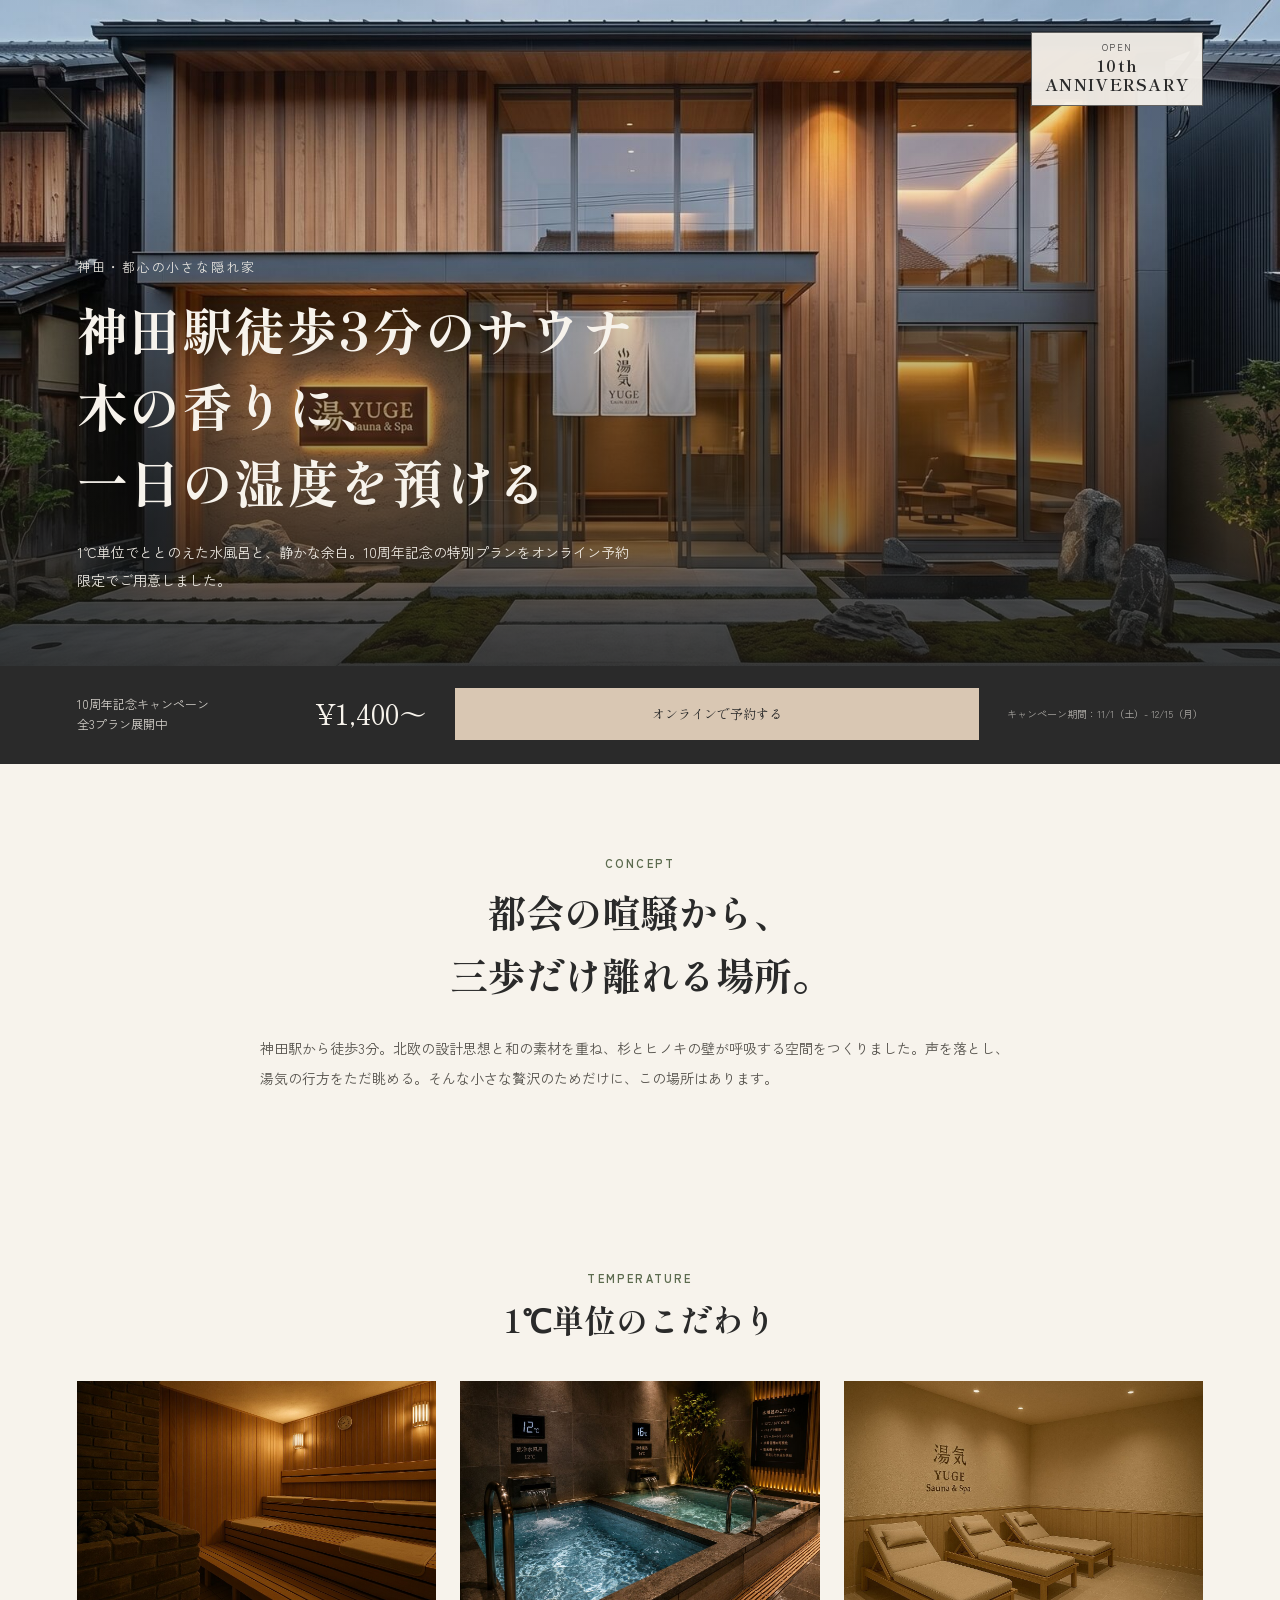
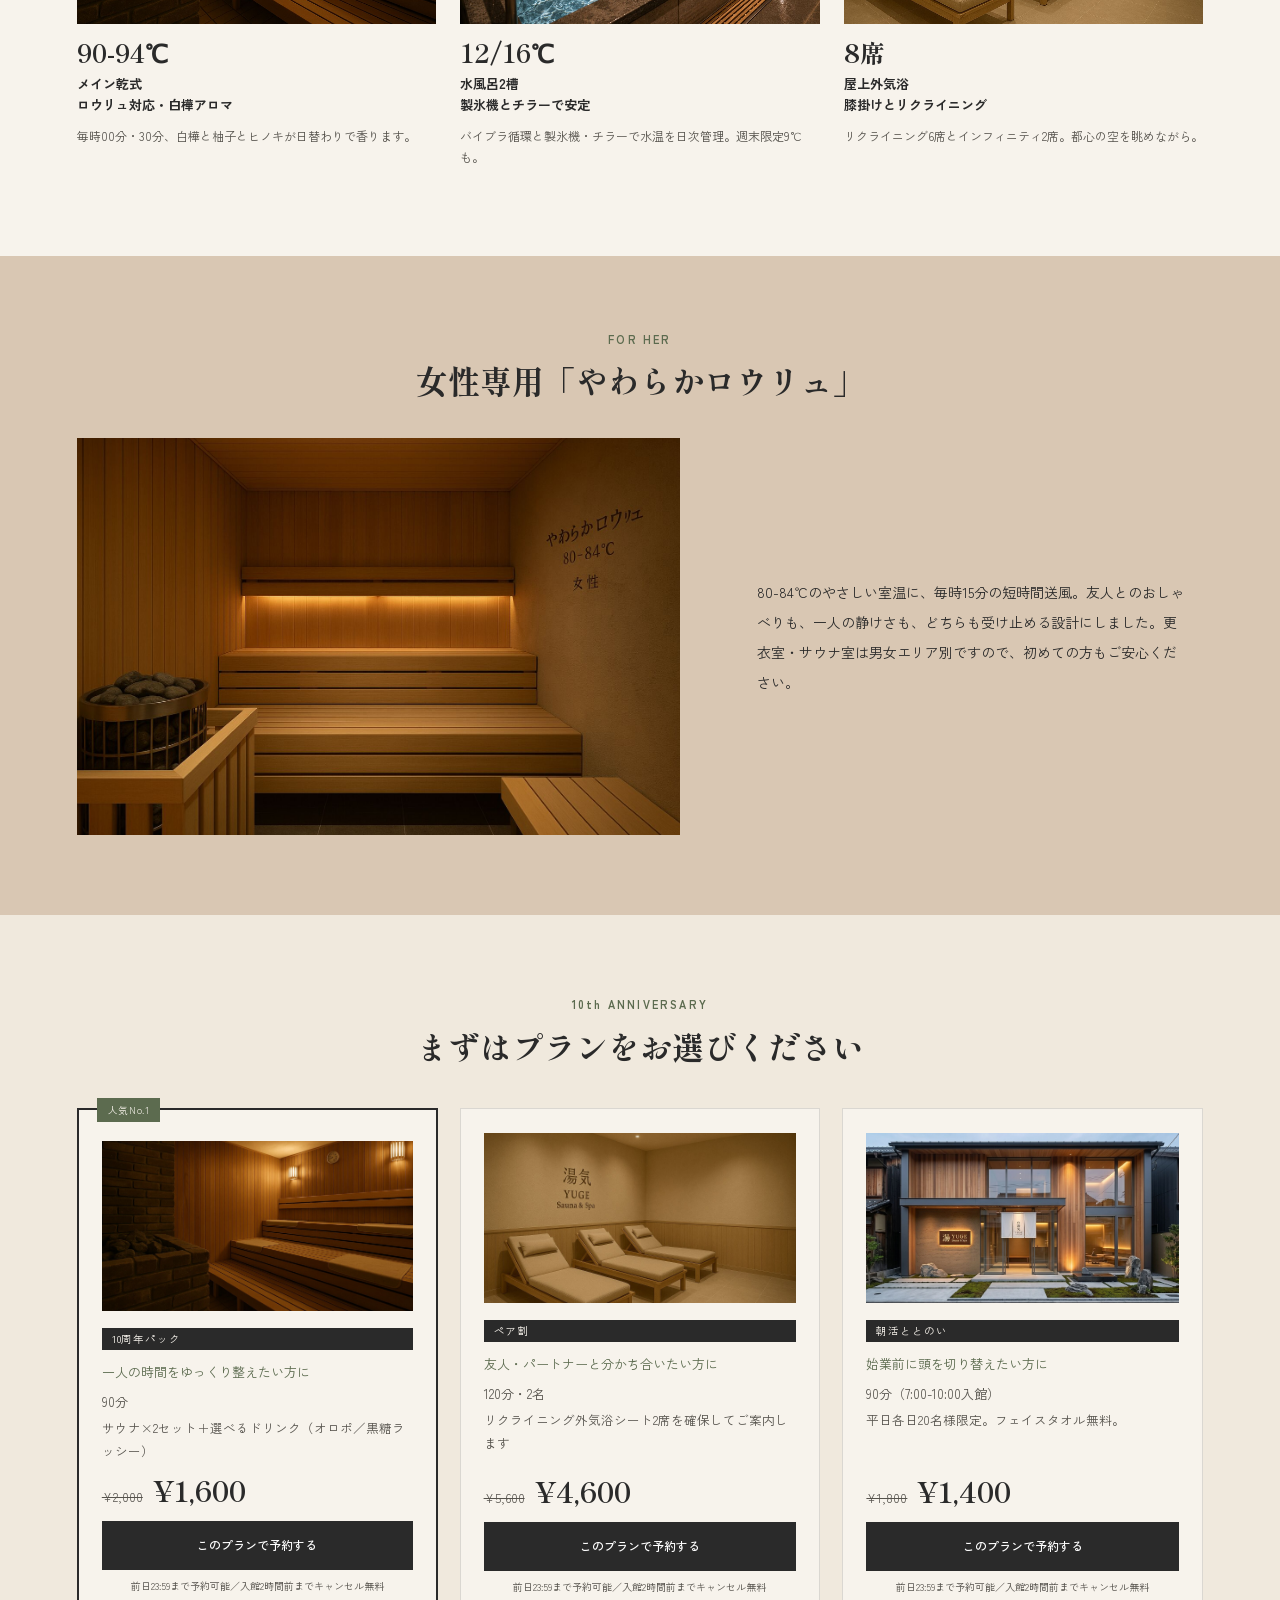
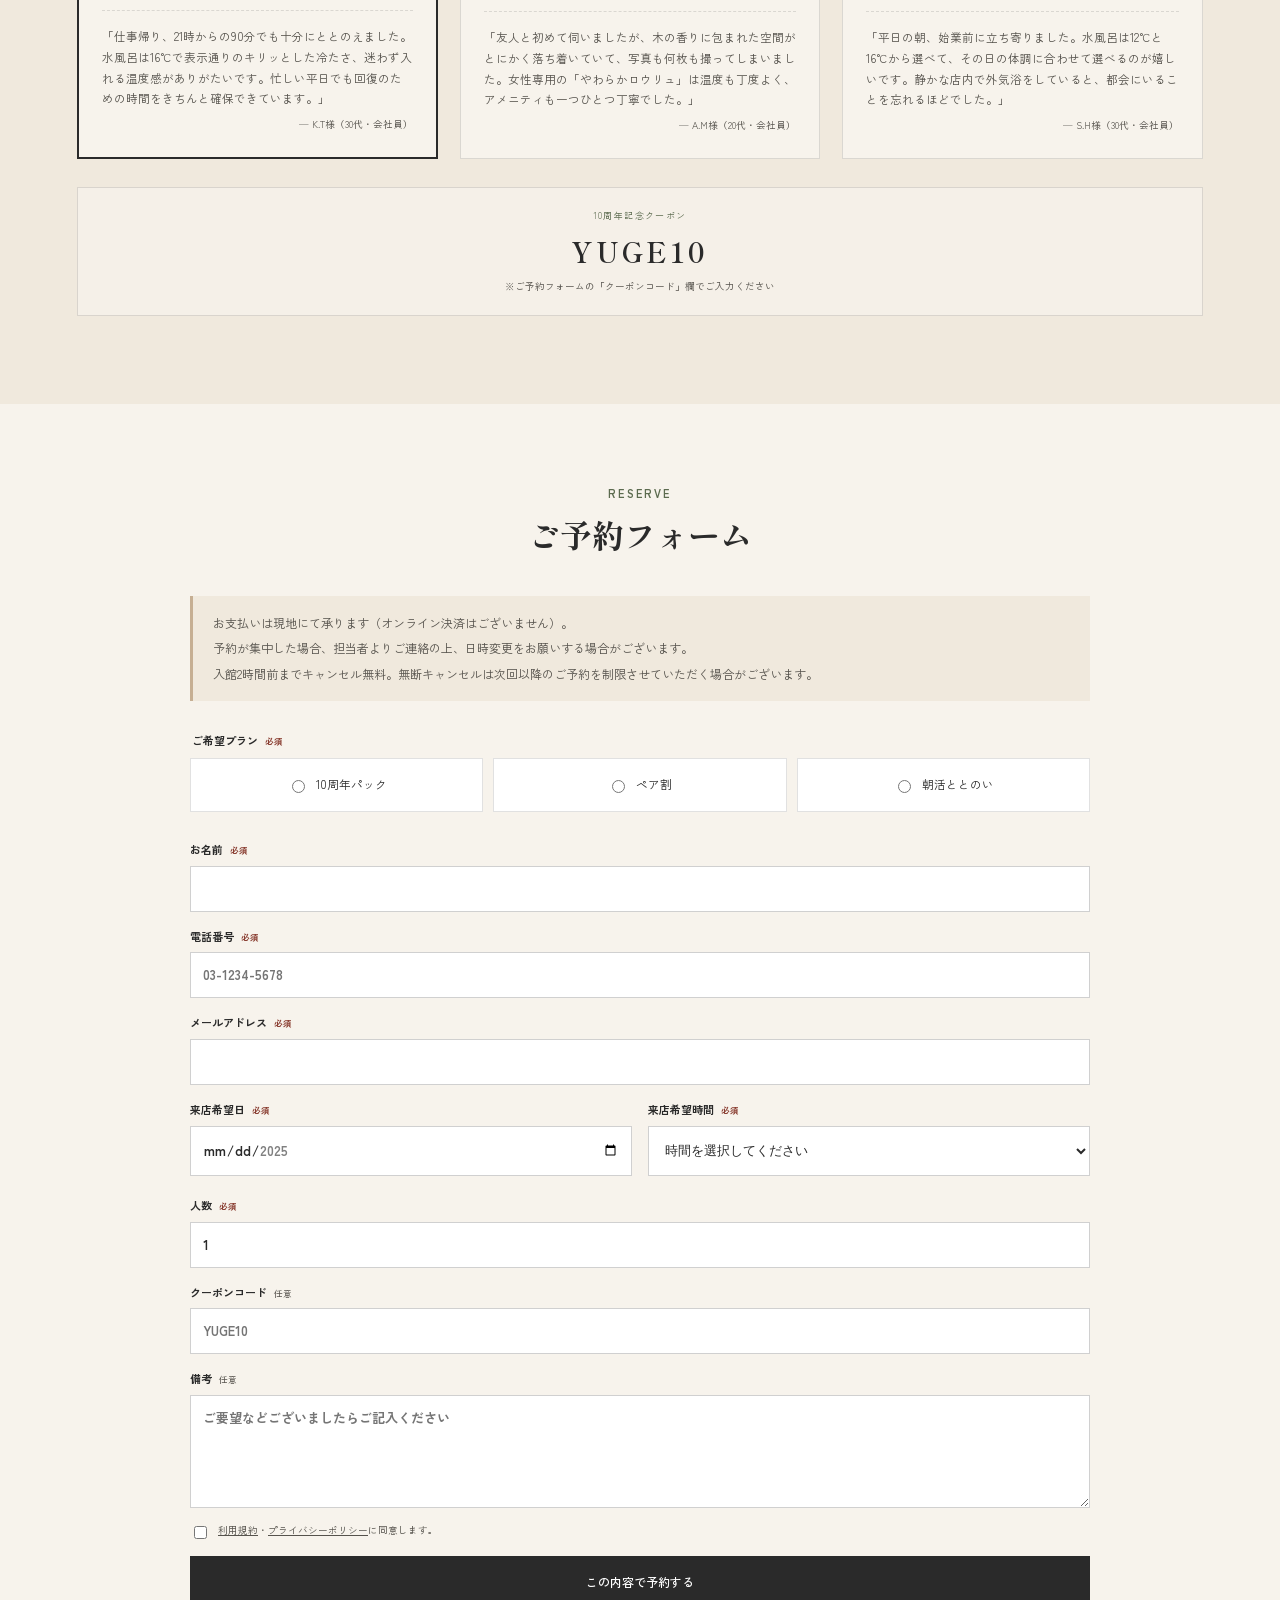
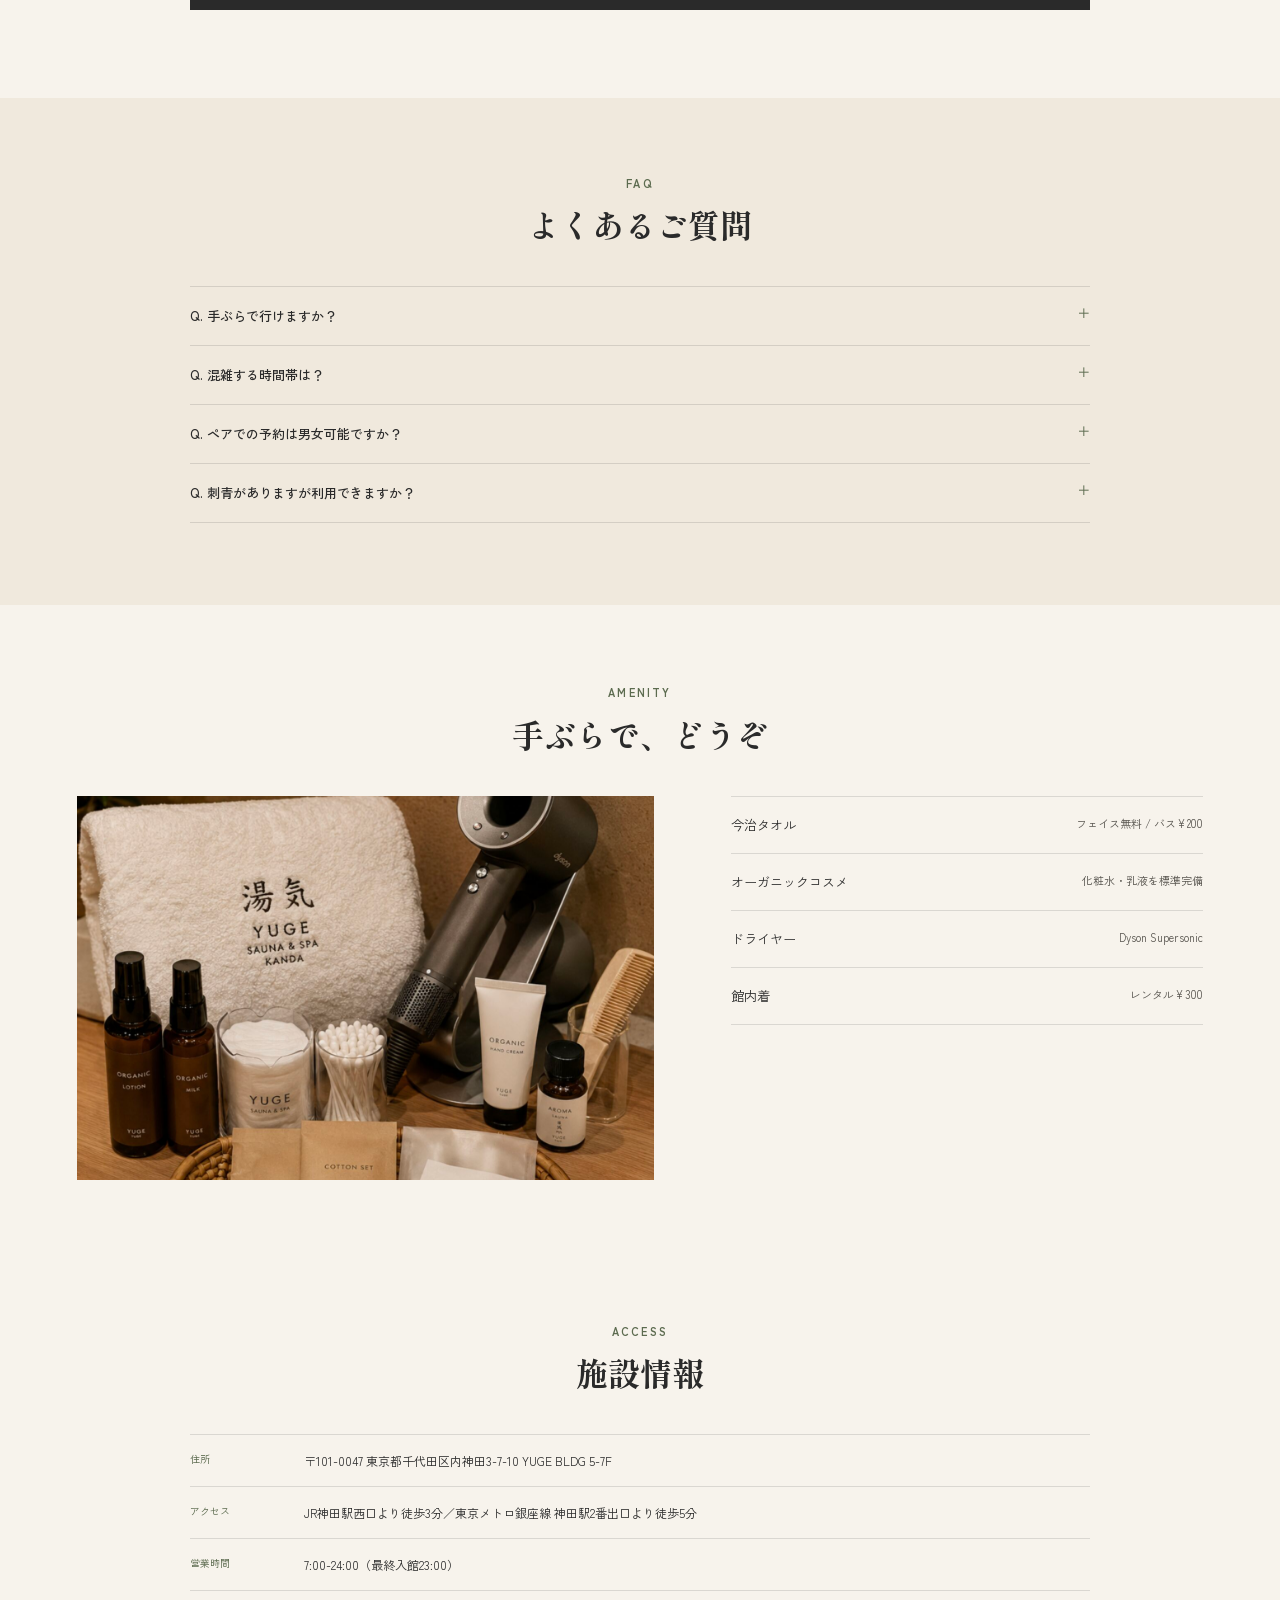
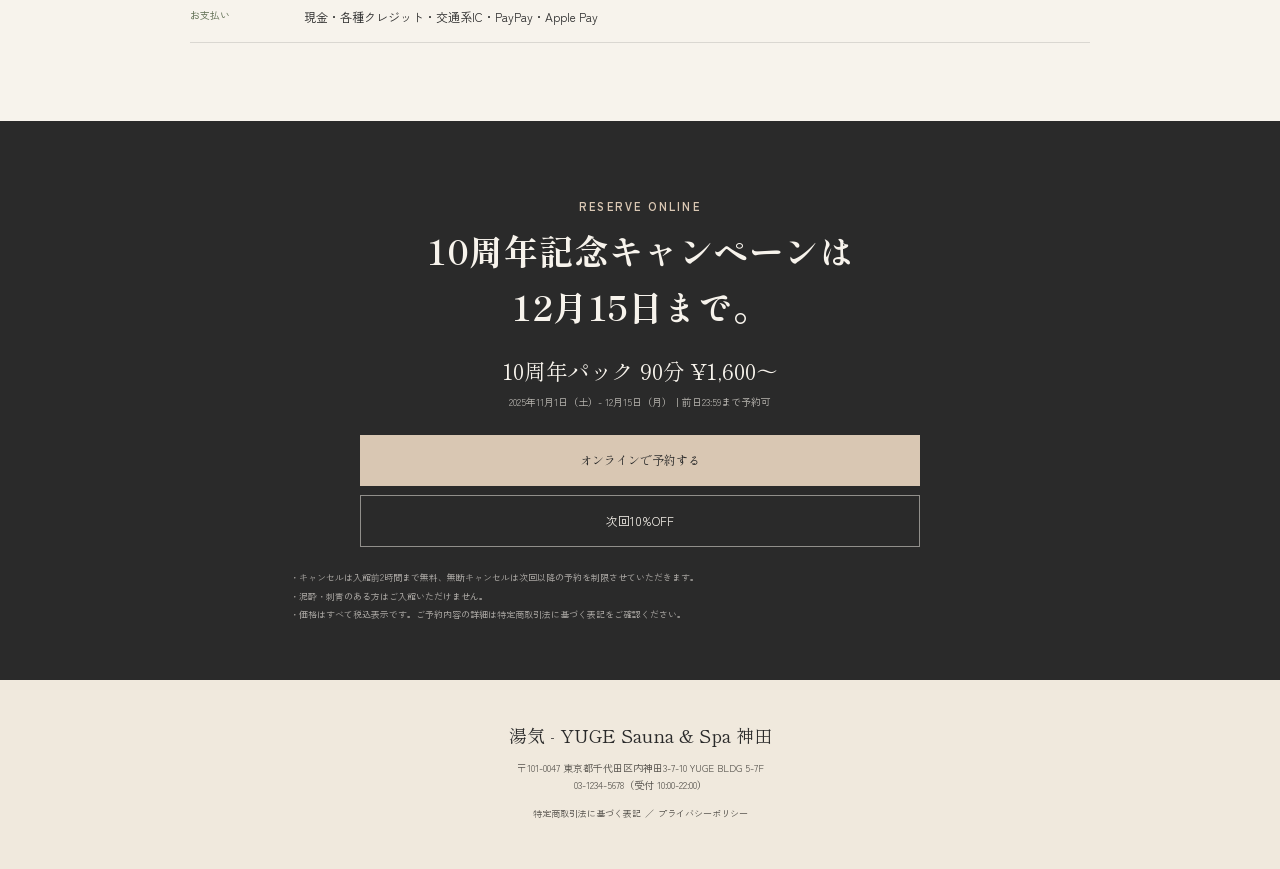
==== index.html @ f35f9c18 "ファイルの場所を移動" ====
<!DOCTYPE html>

<html lang="ja">
<head>
<meta charset="utf-8"/>
<meta content="width=device-width, initial-scale=1, viewport-fit=cover" name="viewport"/>
<title>湯気 - YUGE Sauna &amp; Spa 神田 | 10周年記念キャンペーン</title>
    <link rel="canonical" href="https://yuge-sauna.jp/10th/">
<meta content="神田駅徒歩3分の「湯気 - YUGE Sauna &amp; Spa 神田」。1℃単位でととのえた水風呂と静かな余白を楽しめるサウナ。10周年記念の特別プランをオンライン予約限定でご用意しています。" name="description"/>
<link href="favicon.ico" rel="icon"/>
<!-- OGP -->
<meta content="湯気 - YUGE Sauna &amp; Spa 神田 | 10周年記念キャンペーン" property="og:title"/>
<meta content="神田駅徒歩3分の「湯気 - YUGE Sauna &amp; Spa 神田」。1℃単位でととのえた水風呂と静かな余白を楽しめるサウナ。10周年記念の特別プランをオンライン予約限定でご用意しています。" property="og:description"/>
<meta content="website" property="og:type"/>
<meta content="https://yuge-sauna.jp/10th/" property="og:url"/>
<meta content="https://yuge-sauna.jp/10th/images/hero/exterior.jpg" property="og:image"/>
<link href="https://fonts.googleapis.com" rel="preconnect"/>
<link crossorigin="" href="https://fonts.gstatic.com" rel="preconnect"/>
<link href="https://fonts.googleapis.com/css2?family=Shippori+Mincho:wght@500;700&amp;family=Zen+Kaku+Gothic+New:wght@400;500;700&amp;display=swap" rel="stylesheet"/>
<link href="css/tokens.css" rel="stylesheet"/>
<link href="css/base.css" rel="stylesheet"/>
<link href="css/sections.css" rel="stylesheet"/>
<link href="css/form.css" rel="stylesheet"/>
<link href="css/desktop.css" rel="stylesheet"/>
<!-- GTM insert -->
</head>
<body>
<main class="site-shell">
<section aria-label="湯気 10周年記念キャンペーン" class="hero">
<img alt="湯気 - YUGE Sauna &amp; Spa 神田 外観" src="images/hero/exterior.jpg"/>
<div class="hero-badge"><span>OPEN</span><strong>10th<br/>ANNIVERSARY</strong></div>
<div class="hero-copy">
<p class="eyebrow">神田・都心の小さな隠れ家</p>
<h1 class="mincho">神田駅徒歩3分のサウナ<br/>木の香りに、<br/>一日の湿度を預ける</h1>
<p>1℃単位でととのえた水風呂と、静かな余白。10周年記念の特別プランをオンライン予約限定でご用意しました。</p>
</div>
</section>
<section aria-label="キャンペーン概要" class="hero-cta-strip">
<div class="hero-cta-price">
<p class="hero-cta-label">10周年記念キャンペーン<br/>全3プラン展開中</p>
<p class="hero-cta-nums mincho">¥1,400〜</p>
</div>
<a class="cta-block" href="#plan-section">オンラインで予約する</a>
<p class="hero-cta-period">キャンペーン期間：11/1（土）- 12/15（月）</p>
</section><section class="section concept-section">
<p class="kicker">CONCEPT</p>
<h2 class="mincho">都会の喧騒から、<br/>三歩だけ離れる場所。</h2>
<p>神田駅から徒歩3分。北欧の設計思想と和の素材を重ね、杉とヒノキの壁が呼吸する空間をつくりました。声を落とし、湯気の行方をただ眺める。そんな小さな贅沢のためだけに、この場所はあります。</p>
</section><section class="section temperature-section">
<div class="section-head"><p class="kicker">TEMPERATURE</p><h2 class="mincho">1℃単位のこだわり</h2></div>
<div class="spec-grid">
<article class="spec-mini"><img alt="メイン乾式サウナ" src="images/gallery/sauna-main.jpg"/><strong class="spec-temp mincho">90-94℃</strong><h3>メイン乾式<br/>ロウリュ対応・白樺アロマ</h3><p>毎時00分・30分、白樺と柚子とヒノキが日替わりで香ります。</p></article>
<article class="spec-mini"><img alt="水風呂2槽" src="images/gallery/mizuburo.jpg"/><strong class="spec-temp mincho">12/16℃</strong><h3>水風呂2槽<br/>製氷機とチラーで安定</h3><p>バイブラ循環と製氷機・チラーで水温を日次管理。週末限定9℃も。</p></article>
<article class="spec-mini"><img alt="屋上外気浴" src="images/gallery/gaikiyoku.jpg"/><strong class="spec-temp mincho">8席</strong><h3>屋上外気浴<br/>膝掛けとリクライニング</h3><p>リクライニング6席とインフィニティ2席。都心の空を眺めながら。</p></article>
</div>
</section><section class="women-section">
<div class="section-head"><p class="kicker">FOR HER</p><h2 class="mincho">女性専用「やわらかロウリュ」</h2></div>
<img alt="女性専用やわらかロウリュ" src="images/gallery/sauna-women.jpg"/>
<p>80-84℃のやさしい室温に、毎時15分の短時間送風。友人とのおしゃべりも、一人の静けさも、どちらも受け止める設計にしました。更衣室・サウナ室は男女エリア別ですので、初めての方もご安心ください。</p>
</section>
<section class="section section-plans" id="plan-section">
<div class="section-head">
<p class="kicker">10th ANNIVERSARY</p>
<h2 class="mincho">まずはプランをお選びください</h2>
</div>
<article class="price-card is-popular">
<span class="popular-badge">人気No.1</span>
<img alt="メインサウナ" class="price-thumb" src="images/gallery/sauna-main.jpg"/>
<span class="price-tag">10周年パック</span>
<p class="price-reason">一人の時間をゆっくり整えたい方に</p>
<p class="price-duration">90分</p>
<p class="price-desc">サウナ×2セット＋選べるドリンク（オロポ／黒糖ラッシー）</p>
<div class="price-row"><span class="price-old">¥2,000</span><strong class="price-new mincho">¥1,600</strong></div>
<button class="price-btn" data-plan="10th" type="button">このプランで予約する</button>
<p class="price-note">前日23:59まで予約可能／入館2時間前までキャンセル無料</p>
<div class="price-proof"><p>「仕事帰り、21時からの90分でも十分にととのえました。水風呂は16℃で表示通りのキリッとした冷たさ、迷わず入れる温度感がありがたいです。忙しい平日でも回復のための時間をきちんと確保できています。」</p><span>— K.T様（30代・会社員）</span></div>
</article>
<article class="price-card">
<img alt="屋上外気浴" class="price-thumb" src="images/gallery/gaikiyoku.jpg"/>
<span class="price-tag">ペア割</span>
<p class="price-reason">友人・パートナーと分かち合いたい方に</p>
<p class="price-duration">120分・2名</p>
<p class="price-desc">リクライニング外気浴シート2席を確保してご案内します</p>
<div class="price-row"><span class="price-old">¥5,600</span><strong class="price-new mincho">¥4,600</strong></div>
<button class="price-btn" data-plan="pair" type="button">このプランで予約する</button>
<p class="price-note">前日23:59まで予約可能／入館2時間前までキャンセル無料</p>
<div class="price-proof"><p>「友人と初めて伺いましたが、木の香りに包まれた空間がとにかく落ち着いていて、写真も何枚も撮ってしまいました。女性専用の「やわらかロウリュ」は温度も丁度よく、アメニティも一つひとつ丁寧でした。」</p><span>— A.M様（20代・会社員）</span></div>
</article>
<article class="price-card">
<img alt="湯気の外観" class="price-thumb" src="images/hero/exterior.jpg"/>
<span class="price-tag">朝活ととのい</span>
<p class="price-reason">始業前に頭を切り替えたい方に</p>
<p class="price-duration">90分（7:00-10:00入館）</p>
<p class="price-desc">平日各日20名様限定。フェイスタオル無料。</p>
<div class="price-row"><span class="price-old">¥1,800</span><strong class="price-new mincho">¥1,400</strong></div>
<button class="price-btn" data-plan="morning" type="button">このプランで予約する</button>
<p class="price-note">前日23:59まで予約可能／入館2時間前までキャンセル無料</p>
<div class="price-proof"><p>「平日の朝、始業前に立ち寄りました。水風呂は12℃と16℃から選べて、その日の体調に合わせて選べるのが嬉しいです。静かな店内で外気浴をしていると、都会にいることを忘れるほどでした。」</p><span>— S.H様（30代・会社員）</span></div>
</article>
<div aria-label="クーポンコード" class="coupon">
<p class="coupon-label">10周年記念クーポン</p>
<strong class="coupon-code mincho">YUGE10</strong>
<p>※ご予約フォームの「クーポンコード」欄でご入力ください</p>
</div>
</section>
<section class="section reservation-section" id="reservation-form">
<div class="section-head">
<p class="kicker">RESERVE</p>
<h2 class="mincho">ご予約フォーム</h2>
</div>
<div class="reserve-notice">
<p>お支払いは現地にて承ります（オンライン決済はございません）。</p>
<p>予約が集中した場合、担当者よりご連絡の上、日時変更をお願いする場合がございます。</p>
<p>入館2時間前までキャンセル無料。無断キャンセルは次回以降のご予約を制限させていただく場合がございます。</p>
</div>
<form id="reserve-form" novalidate="">
<fieldset>
<legend>ご希望プラン <span class="required">必須</span></legend>
<div class="radio-grid">
<label><input aria-describedby="plan-error" name="plan" required="" type="radio" value="10th"/> <span>10周年パック</span></label>
<label><input aria-describedby="plan-error" name="plan" type="radio" value="pair"/> <span>ペア割</span></label>
<label><input aria-describedby="plan-error" name="plan" type="radio" value="morning"/> <span>朝活ととのい</span></label>
</div>
<p class="field-error" data-error-for="plan" hidden="" id="plan-error"></p>
</fieldset>
<label class="field">お名前 <span class="required">必須</span><input aria-describedby="name-error" autocomplete="name" name="name" required="" type="text"/><span class="field-error" data-error-for="name" hidden="" id="name-error"></span></label>
<label class="field">電話番号 <span class="required">必須</span><input aria-describedby="tel-error" autocomplete="tel" inputmode="tel" name="tel" placeholder="03-1234-5678" required="" type="tel"/><span class="field-error" data-error-for="tel" hidden="" id="tel-error"></span></label>
<label class="field">メールアドレス <span class="required">必須</span><input aria-describedby="email-error" autocomplete="email" name="email" required="" type="email"/><span class="field-error" data-error-for="email" hidden="" id="email-error"></span></label>
<div class="field-row">
<label class="field">来店希望日 <span class="required">必須</span><input aria-describedby="date-error" max="2025-12-15" min="2025-11-01" name="date" required="" type="date"/><span class="field-error" data-error-for="date" hidden="" id="date-error"></span></label>
<label class="field">来店希望時間 <span class="required">必須</span><select aria-describedby="time-error" name="time" required=""><option value="">時間を選択してください</option><option value="07:00">07:00</option><option value="08:00">08:00</option><option value="09:00">09:00</option><option value="10:00">10:00</option><option value="11:00">11:00</option><option value="12:00">12:00</option><option value="13:00">13:00</option><option value="14:00">14:00</option><option value="15:00">15:00</option><option value="16:00">16:00</option><option value="17:00">17:00</option><option value="18:00">18:00</option><option value="19:00">19:00</option><option value="20:00">20:00</option><option value="21:00">21:00</option><option value="22:00">22:00</option><option value="23:00">23:00</option></select><span class="field-error" data-error-for="time" hidden="" id="time-error"></span></label>
</div>
<label class="field">人数 <span class="required">必須</span><input aria-describedby="people-error" min="1" name="people" required="" type="number" value="1"/><span class="field-error" data-error-for="people" hidden="" id="people-error"></span></label>
<label class="field">クーポンコード <span class="optional">任意</span><input name="coupon" placeholder="YUGE10" type="text" value=""/></label>
<label class="field">備考 <span class="optional">任意</span><textarea name="note" placeholder="ご要望などございましたらご記入ください" rows="4"></textarea></label>
<label class="agree"><input aria-describedby="agreement-error" name="agreement" required="" type="checkbox"/><span><a href="legal/terms.html">利用規約</a>・<a href="legal/privacy.html">プライバシーポリシー</a>に同意します。</span></label>
<p class="field-error agreement-error" data-error-for="agreement" hidden="" id="agreement-error"></p>
<p class="form-message error" hidden="" id="form-error" role="alert"></p>
<button class="form-submit" type="submit">この内容で予約する</button>
</form>
<div class="form-success" hidden="" id="form-success">
<p class="success-kicker">RESERVATION COMPLETE</p>
<h3 class="mincho">ご予約ありがとうございます</h3>
<p>予約内容を受け付けました。担当者より確認のご連絡を差し上げます。予約日時の変更やお問い合わせは03-1234-5678までお願いいたします。</p>
</div>
</section>
<section class="section faq-section">
<div class="section-head"><p class="kicker">FAQ</p><h2 class="mincho">よくあるご質問</h2></div>
<div class="faq-list">
<details><summary>Q. 手ぶらで行けますか？</summary><p>A. フェイスタオル無料、バスタオル¥200、アメニティ完備でお越しいただけます。</p></details>
<details><summary>Q. 混雑する時間帯は？</summary><p>A. 平日19時〜21時がピークです。朝活（7時〜10時）は比較的ゆったりお使いいただけます。</p></details>
<details><summary>Q. ペアでの予約は男女可能ですか？</summary><p>A. 可能です。更衣室・サウナ室はエリア別になっております。</p></details>
<details><summary>Q. 刺青がありますが利用できますか？</summary><p>A. 申し訳ございませんが、刺青のある方・泥酔されている方はご入館いただけません。</p></details>
</div>
</section>



<section class="section amenity-section">
<div class="section-head"><p class="kicker">AMENITY</p><h2 class="mincho">手ぶらで、どうぞ</h2></div>
<img alt="アメニティ" src="images/amenity/amenities.jpg"/>
<ul class="amenity-list">
<li><span>今治タオル</span><small>フェイス無料 / バス¥200</small></li>
<li><span>オーガニックコスメ</span><small>化粧水・乳液を標準完備</small></li>
<li><span>ドライヤー</span><small>Dyson Supersonic</small></li>
<li><span>館内着</span><small>レンタル¥300</small></li>
</ul>
</section>
<section class="section access-section">
<div class="section-head"><p class="kicker">ACCESS</p><h2 class="mincho">施設情報</h2></div>
<dl class="access-list">
<div><dt>住所</dt><dd>〒101-0047 東京都千代田区内神田3-7-10 YUGE BLDG 5-7F</dd></div>
<div><dt>アクセス</dt><dd>JR神田駅西口より徒歩3分／東京メトロ銀座線 神田駅2番出口より徒歩5分</dd></div>
<div><dt>営業時間</dt><dd>7:00-24:00（最終入館23:00）</dd></div>
<div><dt>お支払い</dt><dd>現金・各種クレジット・交通系IC・PayPay・Apple Pay</dd></div>
</dl>
</section>
<section class="final-cta">
<p class="kicker">RESERVE ONLINE</p>
<h2 class="mincho">10周年記念キャンペーンは<br/>12月15日まで。</h2>
<p class="price-recap mincho">10周年パック 90分 ¥1,600〜</p>
<p class="period">2025年11月1日（土）- 12月15日（月）｜前日23:59まで予約可</p>
<a class="final-primary" href="#reservation-form">オンラインで予約する</a>
<a class="final-secondary" href="#footer">次回10%OFF</a>
<div class="fine-print"><p>・キャンセルは入館前2時間まで無料、無断キャンセルは次回以降の予約を制限させていただきます。</p><p>・泥酔・刺青のある方はご入館いただけません。</p><p>・価格はすべて税込表示です。ご予約内容の詳細は特定商取引法に基づく表記をご確認ください。</p></div>
</section>
<footer id="footer">
<p class="footer-name mincho">湯気 - YUGE Sauna &amp; Spa 神田</p>
<p>〒101-0047 東京都千代田区内神田3-7-10 YUGE BLDG 5-7F<br/>03-1234-5678（受付 10:00-22:00）</p>
<p class="footer-legal"><a href="legal/tokushoho.html">特定商取引法に基づく表記</a><span>／</span><a href="legal/privacy.html">プライバシーポリシー</a></p>
</footer>
</main>
<div aria-label="固定予約導線" class="sticky-cta">
<a class="sticky-secondary" href="#footer">次回10%OFF</a>
<a class="sticky-primary" href="#plan-section">キャンペーンプランで予約する</a>
</div>
<script src="js/main.js"></script>
<script src="js/reservation.js"></script>
</body>
</html>
---- css/tokens.css ----
:root {
  --paper: #F7F3EC;
  --paper-deep: #F0E9DD;
  --wood: #D9C7B3;
  --wood-deep: #C6AF93;
  --ink: #2A2A2A;
  --ink-soft: #55524C;
  --moss: #5C6B4F;
  --line: rgba(42,42,42,0.14);
  --font-mincho: 'Shippori Mincho', 'Noto Serif CJK JP', serif;
  --font-sans: 'Zen Kaku Gothic New', 'Noto Sans CJK JP', sans-serif;
  --content-max-width: 480px;
  --gutter: clamp(18px, 5vw, 24px);
  --shadow: 0 10px 28px rgba(42,42,42,.07);
}
---- css/base.css ----
* { box-sizing: border-box; }
html { scroll-behavior: smooth; background: #ddd7cd; }
body {
  margin: 0;
  background: #ddd7cd;
  color: var(--ink);
  font-family: var(--font-sans);
  font-weight: 400;
  line-height: 1.7;
  -webkit-font-smoothing: antialiased;
  padding-bottom: 68px;
}
button, input, textarea { font: inherit; }
button, a { -webkit-tap-highlight-color: transparent; }
button, a { touch-action: manipulation; }
a { color: inherit; text-decoration: none; }
img { display: block; width: 100%; height: auto; }
p, h1, h2, h3, ul, dl { margin-top: 0; }
ul { padding-left: 0; }
.mincho { font-family: var(--font-mincho); }
.site-shell {
  width: 100%;
  max-width: var(--content-max-width);
  margin: 0 auto;
  background: var(--paper);
  overflow: clip;
}
.section { padding: 46px var(--gutter); }
.section-head { margin-bottom: 24px; text-align: center; }
.kicker {
  margin-bottom: 7px;
  color: var(--moss);
  font-size: 10.5px;
  font-weight: 700;
  letter-spacing: .2em;
  line-height: 1.4;
}
.section-head h2 { margin-bottom: 0; font-size: clamp(22px, 5.9vw, 28px); line-height: 1.55; font-weight: 700; }
.cta-block, .price-btn, .form-submit, .final-primary { border: 0; cursor: pointer; }

/* Subtle scroll reveal animation.
   Elements remain visible if JavaScript is unavailable. */
.scroll-reveal {
  opacity: 0;
  transform: translateX(-52px);
  transition:
    opacity 1.1s ease,
    transform 1.1s cubic-bezier(.22, 1, .36, 1);
  transition-delay: var(--reveal-delay, 0ms);
}

.scroll-reveal.is-visible {
  opacity: 1;
  transform: translateX(0);
}

@media (prefers-reduced-motion: reduce) {
  .scroll-reveal {
    opacity: 1;
    transform: none;
    transition: none;
  }
}
---- css/sections.css ----
.hero { position: relative; height: min(610px, 133vw); min-height: 510px; overflow: hidden; }
.hero > img { position: absolute; inset: 0; width: 100%; height: 100%; object-fit: cover; object-position: center; }
.hero::after { content:""; position:absolute; inset:0; background:linear-gradient(180deg,rgba(20,18,15,.12),rgba(20,18,15,.03) 36%,rgba(20,18,15,.78) 100%); }
.hero-badge { position:absolute; top:18px; right:18px; z-index:2; min-width:82px; padding:7px 9px 8px; background:rgba(247,243,236,.94); border:1px solid rgba(42,42,42,.7); text-align:center; color:var(--ink); }
.hero-badge span { display:block; font-size:8px; letter-spacing:.17em; line-height:1.1; }
.hero-badge strong { display:block; margin-top:3px; font-family:var(--font-mincho); font-size:13px; line-height:1.2; letter-spacing:.08em; }
.hero-copy { position:absolute; left:var(--gutter); right:var(--gutter); bottom:31px; z-index:2; color:var(--paper); }
.hero-copy .eyebrow { margin-bottom:10px; font-size:11px; letter-spacing:.15em; opacity:.9; }
.hero-copy h1 { margin-bottom:12px; font-size:clamp(25px,7vw,31px); line-height:1.52; letter-spacing:.03em; }
.hero-copy > p:last-child { max-width:355px; margin-bottom:0; font-size:12px; line-height:1.9; opacity:.94; }
.hero-cta-strip { padding:19px var(--gutter) 23px; background:var(--ink); color:var(--paper); }
.hero-cta-price { display:flex; justify-content:space-between; gap:16px; align-items:flex-start; margin-bottom:13px; }
.hero-cta-label { margin:0; font-size:11px; line-height:1.65; opacity:.82; }
.hero-cta-nums { margin:0; font-size:23px; line-height:1.1; white-space:nowrap; }
.cta-block { display:block; padding:14px 16px; background:var(--wood); color:var(--ink); text-align:center; font-family:var(--font-mincho); font-size:13px; }
.hero-cta-period { margin:9px 0 0; font-size:9.5px; text-align:center; opacity:.62; }
.section-plans { background:var(--paper-deep); padding-top:44px; }
.price-card { position:relative; margin:0 0 18px; padding:20px 19px 21px; background:var(--paper); border:1px solid var(--line); }
.price-card.is-popular { border:2px solid var(--ink); padding-top:27px; }
.popular-badge { position:absolute; top:-12px; left:18px; padding:4px 11px; background:var(--moss); color:var(--paper); font-size:9.5px; letter-spacing:.06em; }
.price-thumb { width:100px; height:80px; object-fit:cover; margin-bottom:13px; }
.price-tag { display:inline-block; margin-bottom:10px; padding:4px 10px; background:var(--ink); color:var(--paper); font-size:10px; letter-spacing:.08em; line-height:1.4; }
.price-reason { margin-bottom:8px; color:var(--moss); font-size:12px; line-height:1.6; }
.price-duration { margin-bottom:4px; color:var(--ink-soft); font-size:12.5px; }
.price-desc { margin-bottom:14px; color:var(--ink-soft); font-size:12px; line-height:1.75; }
.price-row { display:flex; align-items:baseline; gap:11px; margin-bottom:14px; }
.price-old { color:var(--ink-soft); font-size:12px; text-decoration:line-through; }
.price-new { font-size:25px; line-height:1; }
.price-btn { width:100%; padding:13px 10px; background:var(--ink); color:#fff; font-size:12px; font-weight:500; }
.price-note { margin:8px 0 0; color:var(--ink-soft); font-size:9.5px; text-align:center; line-height:1.55; }
.price-proof { margin-top:17px; padding-top:15px; border-top:1px dashed var(--line); }
.price-proof p { margin-bottom:7px; color:var(--ink-soft); font-size:11.5px; line-height:1.8; }
.price-proof span { display:block; color:var(--ink-soft); font-size:9.5px; text-align:right; }
.coupon { margin-top:27px; padding:18px 16px; border:1px solid var(--line); background:rgba(255,255,255,.3); text-align:center; }
.coupon-label { margin-bottom:5px; color:var(--moss); font-size:9px; letter-spacing:.15em; }
.coupon-code { display:block; margin-bottom:4px; font-size:27px; letter-spacing:.12em; }
.coupon > p:last-child { margin:0; font-size:9.5px; color:var(--ink-soft); }
.reservation-section { background:var(--paper); }
.reserve-notice { margin-bottom:22px; padding:14px; border-left:3px solid var(--wood-deep); background:var(--paper-deep); }
.reserve-notice p { margin:0 0 5px; color:var(--ink-soft); font-size:11.5px; line-height:1.7; }
.reserve-notice p:last-child { margin-bottom:0; }
.faq-section { background:var(--paper-deep); }
.faq-list { border-top:1px solid var(--line); }
details { border-bottom:1px solid var(--line); }
summary { position:relative; list-style:none; padding:15px 25px 15px 0; font-size:12px; font-weight:500; cursor:pointer; }
summary::-webkit-details-marker { display:none; }
summary::after { content:"＋"; position:absolute; right:0; top:12px; color:var(--moss); }
details[open] summary::after { content:"−"; }
details p { margin:0 0 15px; padding-right:5px; color:var(--ink-soft); font-size:11.5px; line-height:1.8; }
.temperature-section { background:var(--paper); }
.spec-grid { display:grid; grid-template-columns:repeat(3,1fr); gap:7px; }
.spec-mini { min-width:0; }
.spec-mini img { height:78px; object-fit:cover; margin-bottom:8px; }
.spec-temp { display:block; margin-bottom:5px; font-size:17px; line-height:1; }
.spec-mini h3 { margin-bottom:6px; font-size:9.5px; line-height:1.45; font-weight:700; }
.spec-mini p { margin:0; color:var(--ink-soft); font-size:8.5px; line-height:1.65; }
.concept-section { background:var(--paper); padding-top:48px; padding-bottom:52px; text-align:center; }
.concept-section h2 { margin-bottom:18px; font-size:24px; line-height:1.65; }
.concept-section > p:last-child { margin:0; color:var(--ink-soft); font-size:12px; line-height:2; text-align:left; }
.women-section { padding:42px var(--gutter) 45px; background:var(--wood); }
.women-section .section-head { margin-bottom:18px; }
.women-section .section-head h2 { font-size:21px; }
.women-section > img { margin-bottom:17px; }
.women-section > p { margin:0; font-size:11.5px; line-height:1.95; }
.amenity-section img { margin-bottom:19px; }
.amenity-list { margin:0; list-style:none; border-top:1px solid var(--line); }
.amenity-list li { display:flex; justify-content:space-between; gap:10px; padding:11px 0; border-bottom:1px solid var(--line); font-size:11.5px; }
.amenity-list small { color:var(--ink-soft); text-align:right; font-size:10.5px; }
.access-section { padding-top:25px; padding-bottom:42px; }
.access-list { margin:0; border-top:1px solid var(--line); }
.access-list div { display:grid; grid-template-columns:62px 1fr; gap:10px; padding:11px 0; border-bottom:1px solid var(--line); }
.access-list dt { color:var(--moss); font-size:9.5px; }
.access-list dd { margin:0; font-size:11px; line-height:1.75; }
.final-cta { padding:43px var(--gutter) 30px; background:var(--ink); color:var(--paper); text-align:center; }
.final-cta .kicker { color:var(--wood); }
.final-cta h2 { margin-bottom:13px; font-size:22px; line-height:1.6; }
.price-recap { margin-bottom:4px; font-size:18px; }
.period { margin-bottom:18px; font-size:9.5px; opacity:.7; }
.final-primary, .final-secondary { display:block; padding:13px 12px; font-size:11.5px; }
.final-primary { background:var(--wood); color:var(--ink); font-family:var(--font-mincho); }
.final-secondary { margin-top:7px; border:1px solid rgba(247,243,236,.5); color:var(--paper); }
.fine-print { margin-top:17px; color:rgba(247,243,236,.64); text-align:left; }
.fine-print p { margin:0 0 4px; font-size:8.5px; line-height:1.6; }
footer { padding:28px var(--gutter) 94px; background:var(--paper-deep); text-align:center; }
.footer-name { margin-bottom:8px; font-size:15px; }
footer > p:not(.footer-name):not(.footer-legal) { margin-bottom:13px; color:var(--ink-soft); font-size:9px; line-height:1.7; }
.footer-legal { margin:0; font-size:8.5px; color:var(--ink-soft); }
.footer-legal span { margin:0 4px; }
.sticky-cta { position:fixed; left:50%; bottom:0; z-index:50; display:grid; grid-template-columns:30fr 70fr; width:100%; max-width:480px; transform:translateX(-50%); padding:7px; gap:7px; background:rgba(247,243,236,.96); border-top:1px solid var(--line); box-shadow:0 -4px 16px rgba(42,42,42,.08); padding-bottom:max(7px, env(safe-area-inset-bottom)); }
.sticky-cta a { display:flex; min-width:0; min-height:45px; align-items:center; justify-content:center; text-align:center; font-size:10.5px; line-height:1.35; overflow-wrap:anywhere; }
.sticky-secondary { border:1px solid var(--ink); background:var(--paper); }
.sticky-primary { background:var(--ink); color:#fff; }

/* Touch feedback: clear, restrained pressed state for mobile interaction. */
.cta-block,
.price-btn,
.form-submit,
.final-primary,
.final-secondary,
.sticky-primary,
.sticky-secondary {
  transition: background-color .08s ease, filter .08s ease, transform .08s ease, box-shadow .08s ease;
  -webkit-tap-highlight-color: transparent;
}

/* Primary CTA: darker + slightly compressed + inset shadow. */
.cta-block:active,
.price-btn:active,
.form-submit:active,
.final-primary:active,
.sticky-primary:active,
.cta-block.is-pressed,
.price-btn.is-pressed,
.form-submit.is-pressed,
.final-primary.is-pressed,
.sticky-primary.is-pressed {
  background: #111111;
  color: #ffffff;
  filter: none;
  transform: scale(.98);
  box-shadow: inset 0 2px 5px rgba(0,0,0,.28);
}

/* Secondary CTA: visibly deeper paper tone, without competing with primary actions. */
.final-secondary:active,
.sticky-secondary:active,
.final-secondary.is-pressed,
.sticky-secondary.is-pressed {
  background: var(--paper-deep);
  color: var(--ink);
  transform: scale(.985);
  box-shadow: inset 0 2px 4px rgba(42,42,42,.12);
}

/* Keep the primary sticky CTA the strongest touch target on the page. */
.sticky-primary {
  box-shadow: 0 1px 0 rgba(255,255,255,.08) inset;
}
.sticky-primary:active,
.sticky-primary.is-pressed {
  box-shadow: inset 0 2px 6px rgba(0,0,0,.38);
}

@media (hover: hover) and (pointer: fine) {
  .cta-block:hover,
  .price-btn:hover,
  .form-submit:hover,
  .final-primary:hover,
  .sticky-primary:hover {
    filter: brightness(.93);
  }
}
@media (max-width: 480px) {
  .hero-copy > p:last-child { font-size:13px; }
  .hero-cta-label { font-size:11.5px; }
  .hero-cta-period { font-size:10px; }
  .price-note { font-size:10px; }
  .price-proof span { font-size:10px; }
  .coupon > p:last-child { font-size:10px; }
  .reserve-notice p { font-size:12px; }
  .field { font-size:11.5px; }
  .agree { font-size:10.5px; }
  .spec-mini p { font-size:9px; }
  .footer-legal { font-size:9px; }
}

@media (min-width: 481px) {
  .site-shell { box-shadow:0 0 40px rgba(42,42,42,.1); }
}
---- css/form.css ----
#reservation-form { scroll-margin-top:16px; }
fieldset { margin:0 0 18px; padding:0; border:0; }
legend { margin-bottom:8px; font-size:11px; font-weight:700; }
.required { margin-left:4px; color:#8a3e32; font-size:8.5px; }
.optional { margin-left:4px; color:var(--ink-soft); font-size:8.5px; font-weight:400; }
.radio-grid { display:grid; grid-template-columns:1fr; gap:7px; }
.radio-grid label {
  display:flex; align-items:center; gap:8px; padding:11px 11px;
  border:1px solid var(--line); background:#fff; font-size:11.5px;
  transition: background-color .12s ease, border-color .12s ease, box-shadow .12s ease;
  cursor:pointer;
}
.radio-grid label:has(input:checked) {
  background:var(--paper-deep);
  border-color:var(--ink);
  box-shadow:inset 0 0 0 1px var(--ink);
}
.radio-grid label:has(input:checked) span { font-weight:700; }
.radio-grid input { accent-color:var(--ink); }
.field { display:block; margin-bottom:15px; font-size:11px; font-weight:700; }
.field input, .field textarea { display:block; width:100%; margin-top:7px; padding:11px 12px; border:1px solid rgba(42,42,42,.22); border-radius:0; background:#fff; color:var(--ink); font-size:12px; outline:none; }
.field input:focus, .field textarea:focus { border-color:var(--ink); }
.field textarea { resize:vertical; min-height:100px; line-height:1.7; }
.field-row { display:grid; grid-template-columns:minmax(0,1fr) minmax(0,1fr); gap:10px; }
.field-row .field { min-width:0; }
.field-row .field input, .field-row .field select { min-width:0; max-width:100%; width:100%; height:48px; box-sizing:border-box; }

/* スマホでは日付入力と時間選択を縦1列にして、ネイティブ入力UIの幅による崩れを防止 */
@media (max-width: 600px) {
  .field-row {
    grid-template-columns: minmax(0, 1fr);
    gap: 0;
  }

  /* iOS / Android の date input はネイティブUIの影響で幅がはみ出すことがあるため、
     スマホでは date も select と同じ幅・高さの通常ボックスとして描画する。 */
  .field-row .field input[type="date"] {
    display: block;
    width: 100%;
    min-width: 0;
    max-width: 100%;
    height: 48px;
    box-sizing: border-box;
    -webkit-appearance: none;
    appearance: none;
  }

  .field-row .field select {
    display: block;
    width: 100%;
    min-width: 0;
    max-width: 100%;
    height: 48px;
    box-sizing: border-box;
  }
}
.agree { display:flex; align-items:flex-start; gap:8px; margin:4px 0 14px; color:var(--ink-soft); font-size:9.5px; line-height:1.65; }
.agree input { flex:0 0 auto; margin-top:3px; accent-color:var(--ink); }
.agree a { text-decoration:underline; }
.form-submit { width:100%; padding:14px 12px; background:var(--ink); color:#fff; font-size:12px; font-weight:500; }
.form-message { margin:0 0 12px; padding:11px 12px; font-size:10px; line-height:1.7; }
.form-message.error { background:#f3e2dd; color:#73352d; }
.form-success { padding:25px 18px; border:1px solid var(--line); background:var(--paper-deep); text-align:center; }
.success-kicker { margin-bottom:7px; color:var(--moss); font-size:8.5px; letter-spacing:.16em; }
.form-success h3 { margin-bottom:10px; font-size:20px; }
.form-success p:last-child { margin:0; color:var(--ink-soft); font-size:10.5px; line-height:1.9; }

.field select { display:block; width:100%; margin-top:7px; padding:11px 12px; border:1px solid rgba(42,42,42,.22); border-radius:0; background:#fff; color:var(--ink); font-size:12px; outline:none; }
.field select:focus { border-color:var(--ink); }
.field-error { display:block; margin-top:5px; color:#8a3e32; font-size:10px; font-weight:400; line-height:1.5; }
.radio-grid + .field-error { margin-top:6px; }
.agreement-error { margin:0 0 12px 26px; }
.field input[aria-invalid="true"], .field select[aria-invalid="true"], .field textarea[aria-invalid="true"] { border-color:#8a3e32; }
.radio-grid:has(input[aria-invalid="true"]) label { border-color:#8a3e32; }
---- css/desktop.css ----
/* Desktop layout
   The mobile layout remains unchanged. These rules apply only to PC-sized screens. */
@media (min-width: 901px) {
  :root {
    --desktop-gutter: clamp(48px, 6vw, 88px);
    --desktop-content: 1180px;
  }

  body {
    padding-bottom: 0;
  }

  .site-shell {
    width: 100%;
    max-width: none;
    margin-right: 0;
    margin-left: 0;
    box-shadow: none;
  }

  /* FV: preserve the mobile visual language while using the wide screen. */
  .hero {
    height: clamp(620px, 52vw, 760px);
    min-height: 620px;
  }

  .hero-copy {
    left: var(--desktop-gutter);
    right: var(--desktop-gutter);
    bottom: 72px;
    max-width: 760px;
  }

  .hero-copy .eyebrow {
    margin-bottom: 14px;
    font-size: 13px;
  }

  .hero-copy h1 {
    margin-bottom: 18px;
    font-size: clamp(38px, 4vw, 56px);
    line-height: 1.48;
  }

  .hero-copy > p:last-child {
    max-width: 560px;
    font-size: 14px;
    line-height: 2;
  }

  .hero-badge {
    top: 32px;
    right: var(--desktop-gutter);
    min-width: 112px;
    padding: 10px 13px 11px;
  }

  .hero-badge span { font-size: 9px; }
  .hero-badge strong { font-size: 16px; }

  .hero-cta-strip {
    display: grid;
    grid-template-columns: minmax(260px, .8fr) minmax(360px, 1.2fr) auto;
    align-items: center;
    gap: 28px;
    padding: 22px var(--desktop-gutter) 24px;
  }

  .hero-cta-price {
    margin-bottom: 0;
    align-items: center;
  }

  .hero-cta-label { font-size: 12px; }
  .hero-cta-nums { font-size: 28px; }
  .hero-cta-period { margin: 0; font-size: 10px; white-space: nowrap; }

  .hero-cta-strip .cta-block {
    min-height: 52px;
    display: flex;
    align-items: center;
    justify-content: center;
  }

  .section {
    padding: 80px var(--desktop-gutter);
  }

  .section-head {
    margin-bottom: 38px;
  }

  .kicker {
    margin-bottom: 9px;
    font-size: 11px;
  }

  .section-head h2 {
    font-size: clamp(28px, 2.5vw, 36px);
    line-height: 1.5;
  }

  /* Concept: centered reading column, with generous desktop whitespace. */
  .concept-section {
    padding-top: 92px;
    padding-bottom: 96px;
  }

  .concept-section h2 {
    margin-bottom: 26px;
    font-size: clamp(32px, 3vw, 42px);
  }

  .concept-section > p:last-child {
    max-width: 760px;
    margin-right: auto;
    margin-left: auto;
    font-size: 14px;
    line-height: 2.15;
  }

  /* Temperature: same three-card visual, enlarged for the wide canvas. */
  .temperature-section {
    padding-top: 82px;
    padding-bottom: 88px;
  }

  .spec-grid {
    max-width: var(--desktop-content);
    margin: 0 auto;
    gap: 24px;
  }

  .spec-mini img {
    height: clamp(220px, 19vw, 280px);
    margin-bottom: 16px;
  }

  .spec-temp {
    margin-bottom: 9px;
    font-size: 25px;
  }

  .spec-mini h3 {
    margin-bottom: 10px;
    font-size: 13px;
    line-height: 1.55;
  }

  .spec-mini p {
    font-size: 12px;
    line-height: 1.8;
  }

  /* For Her: image and copy share the horizontal space. */
  .women-section {
    display: grid;
    grid-template-columns: minmax(0, 1.15fr) minmax(300px, .85fr);
    grid-template-areas:
      "head head"
      "image text";
    column-gap: clamp(42px, 6vw, 88px);
    align-items: center;
    padding: 76px var(--desktop-gutter) 80px;
  }

  .women-section .section-head {
    grid-area: head;
    margin-bottom: 34px;
  }

  .women-section > img {
    grid-area: image;
    width: 100%;
    height: clamp(340px, 31vw, 480px);
    object-fit: cover;
    margin-bottom: 0;
  }

  .women-section > p {
    grid-area: text;
    max-width: 430px;
    margin: 0;
    font-size: 14px;
    line-height: 2.15;
  }

  .women-section .section-head h2 {
    font-size: clamp(28px, 2.5vw, 36px);
  }

  /* Plans: three cards in one row, while retaining the existing card styling. */
  .section-plans {
    padding-top: 82px;
    padding-bottom: 88px;
  }

  .section-plans > .section-head,
  .section-plans > .coupon {
    max-width: var(--desktop-content);
    margin-right: auto;
    margin-left: auto;
  }

  .section-plans {
    display: grid;
    grid-template-columns: repeat(3, minmax(0, 1fr));
    column-gap: 22px;
    align-items: stretch;
  }

  .section-plans > .section-head {
    grid-column: 1 / -1;
    width: 100%;
  }

  .price-card {
    display: flex;
    flex-direction: column;
    min-width: 0;
    margin: 0;
    padding: 24px 23px 25px;
  }

  .price-card.is-popular {
    padding-top: 31px;
  }

  .price-thumb {
    width: 100%;
    height: 170px;
    margin-bottom: 17px;
    object-fit: cover;
  }

  .price-tag { margin-bottom: 12px; font-size: 10.5px; }
  .price-reason { font-size: 13px; }
  .price-duration { font-size: 13px; }
  .price-desc { font-size: 12.5px; line-height: 1.8; }
  .price-row { margin-top: auto; }
  .price-new { font-size: 28px; }
  .price-btn { padding: 14px 10px; }
  .price-note { font-size: 10px; }
  .price-proof p { font-size: 11.5px; }
  .price-proof span { font-size: 9.5px; }

  .coupon {
    grid-column: 1 / -1;
    width: 100%;
    margin-top: 28px;
    padding: 20px;
  }

  /* Reservation: keep the form comfortably readable instead of stretching it full width. */
  .reservation-section {
    padding-top: 82px;
    padding-bottom: 88px;
  }

  .reservation-section > .section-head,
  .reservation-section > .reserve-notice,
  .reservation-section > form,
  .reservation-section > .form-success {
    max-width: 900px;
    margin-right: auto;
    margin-left: auto;
  }

  .reserve-notice {
    margin-bottom: 30px;
    padding: 17px 20px;
  }

  .reserve-notice p { font-size: 12px; }

  .radio-grid {
    grid-template-columns: repeat(3, minmax(0, 1fr));
    gap: 10px;
  }

  .radio-grid label {
    min-height: 54px;
    justify-content: center;
    padding: 12px;
  }

  .reservation-section form {
    font-size: 12px;
  }

  .reservation-section .field-row {
    gap: 16px;
  }

  .reservation-section .field-row .field input,
  .reservation-section .field-row .field select {
    height: 50px;
  }

  .reservation-section .field input,
  .reservation-section .field select,
  .reservation-section .field textarea {
    font-size: 13px;
  }

  .form-submit {
    min-height: 54px;
  }

  /* FAQ: a restrained reading width keeps the desktop page airy. */
  .faq-section {
    padding-top: 78px;
    padding-bottom: 82px;
  }

  .faq-section .section-head,
  .faq-section .faq-list {
    max-width: 900px;
    margin-right: auto;
    margin-left: auto;
  }

  summary {
    padding: 18px 32px 18px 0;
    font-size: 13px;
  }

  summary::after {
    top: 15px;
  }

  details p {
    margin-bottom: 18px;
    padding-right: 25px;
    font-size: 12px;
    line-height: 1.9;
  }

  /* Amenity: image and list side by side. */
  .amenity-section {
    display: grid;
    grid-template-columns: minmax(0, 1.1fr) minmax(360px, .9fr);
    grid-template-areas:
      "head head"
      "image list";
    column-gap: clamp(42px, 6vw, 88px);
    align-items: center;
  }

  .amenity-section .section-head {
    grid-area: head;
  }

  .amenity-section > img {
    grid-area: image;
    height: clamp(320px, 30vw, 440px);
    object-fit: cover;
    margin-bottom: 0;
  }

  .amenity-list {
    grid-area: list;
    align-self: stretch;
  }

  .amenity-list li {
    padding: 17px 0;
    font-size: 13px;
  }

  .amenity-list small {
    font-size: 11px;
  }

  .access-section {
    padding-top: 64px;
    padding-bottom: 78px;
  }

  .access-section .section-head,
  .access-section .access-list {
    max-width: 900px;
    margin-right: auto;
    margin-left: auto;
  }

  .access-list div {
    grid-template-columns: 90px 1fr;
    gap: 24px;
    padding: 15px 0;
  }

  .access-list dt { font-size: 10px; }
  .access-list dd { font-size: 12px; }

  .final-cta {
    padding: 78px var(--desktop-gutter) 54px;
  }

  .final-cta h2 {
    margin-bottom: 18px;
    font-size: clamp(28px, 2.7vw, 38px);
  }

  .price-recap { font-size: 22px; }
  .period { margin-bottom: 25px; font-size: 10px; }

  .final-primary,
  .final-secondary {
    max-width: 560px;
    margin-right: auto;
    margin-left: auto;
    padding: 15px 12px;
    font-size: 12px;
  }

  .final-secondary { margin-top: 9px; }

  .fine-print {
    max-width: 700px;
    margin-right: auto;
    margin-left: auto;
    margin-top: 24px;
  }

  .fine-print p { font-size: 9px; }

  footer {
    padding: 40px var(--desktop-gutter) 48px;
  }

  .footer-name { font-size: 18px; }
  footer > p:not(.footer-name):not(.footer-legal) { font-size: 10px; }
  .footer-legal { font-size: 9px; }

  /* The mobile sticky bar is unnecessary on desktop; the page retains visible CTAs. */
  .sticky-cta {
    display: none;
  }
}
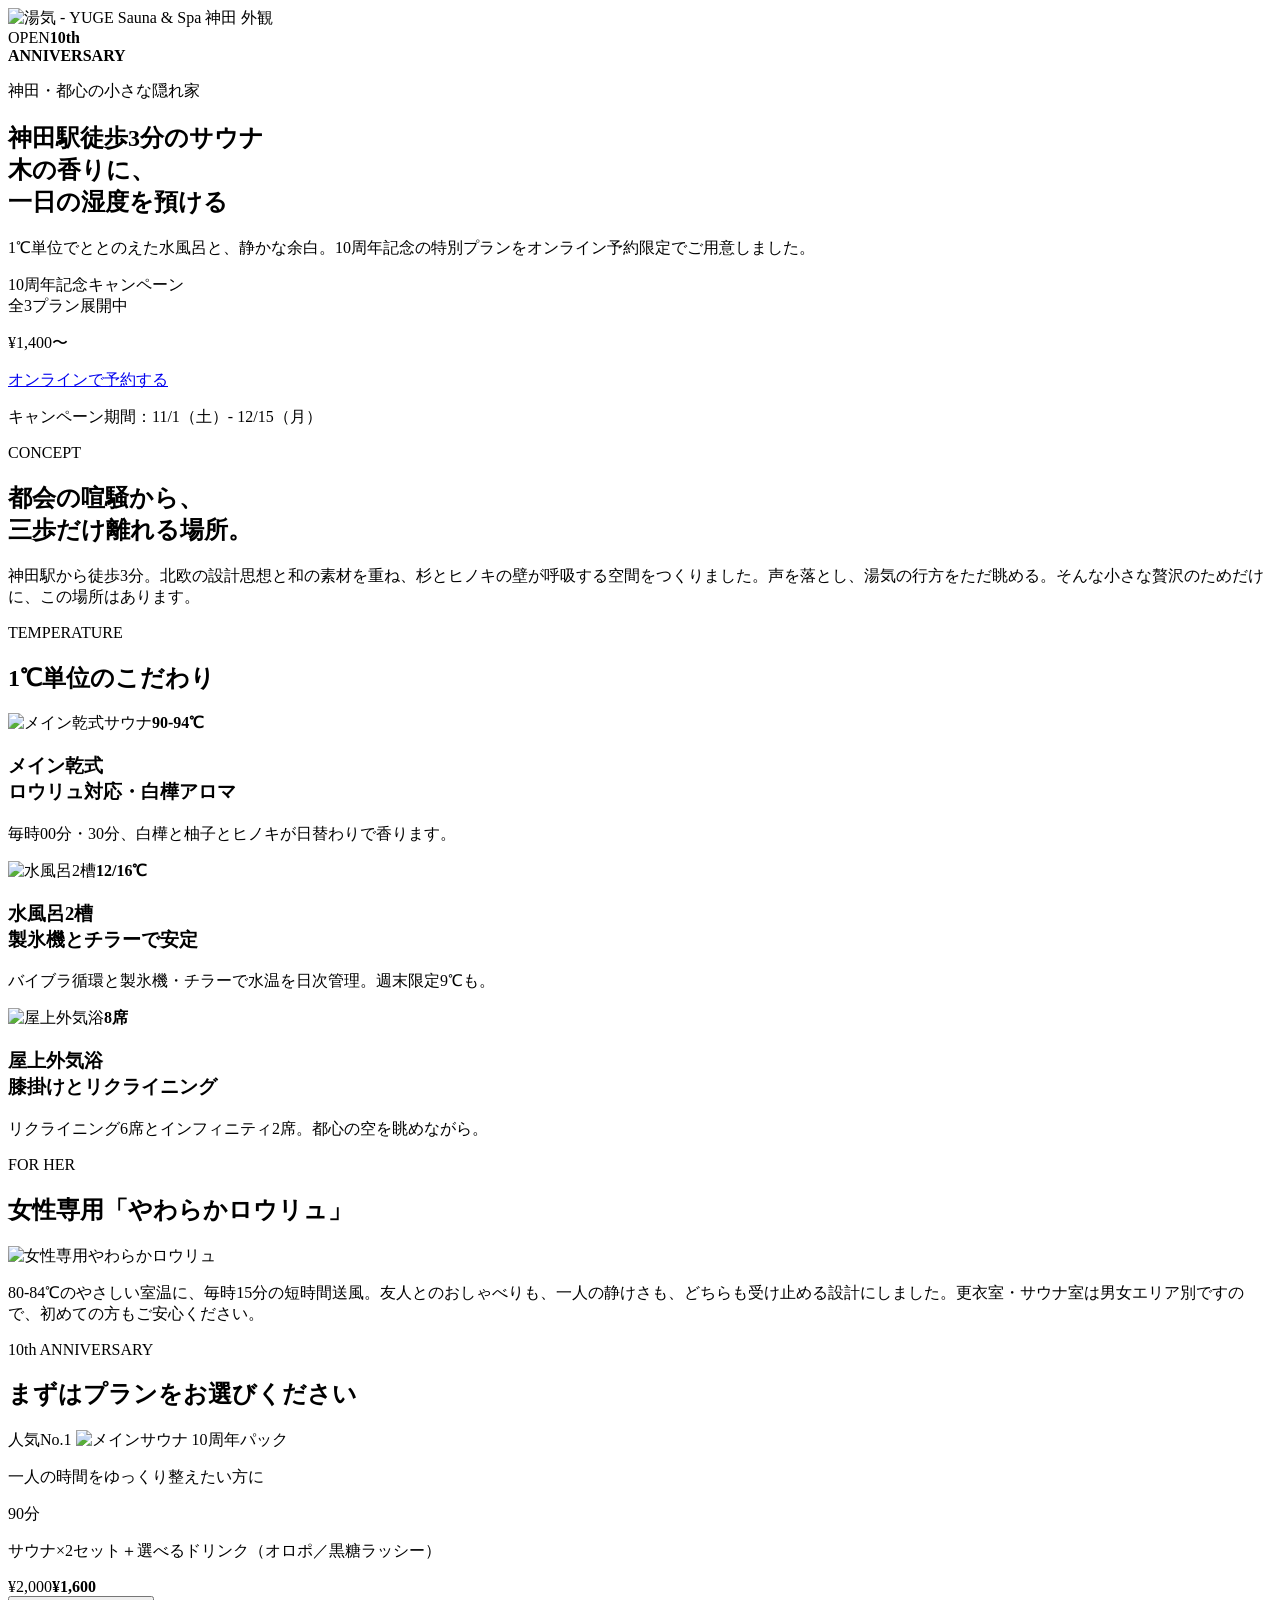
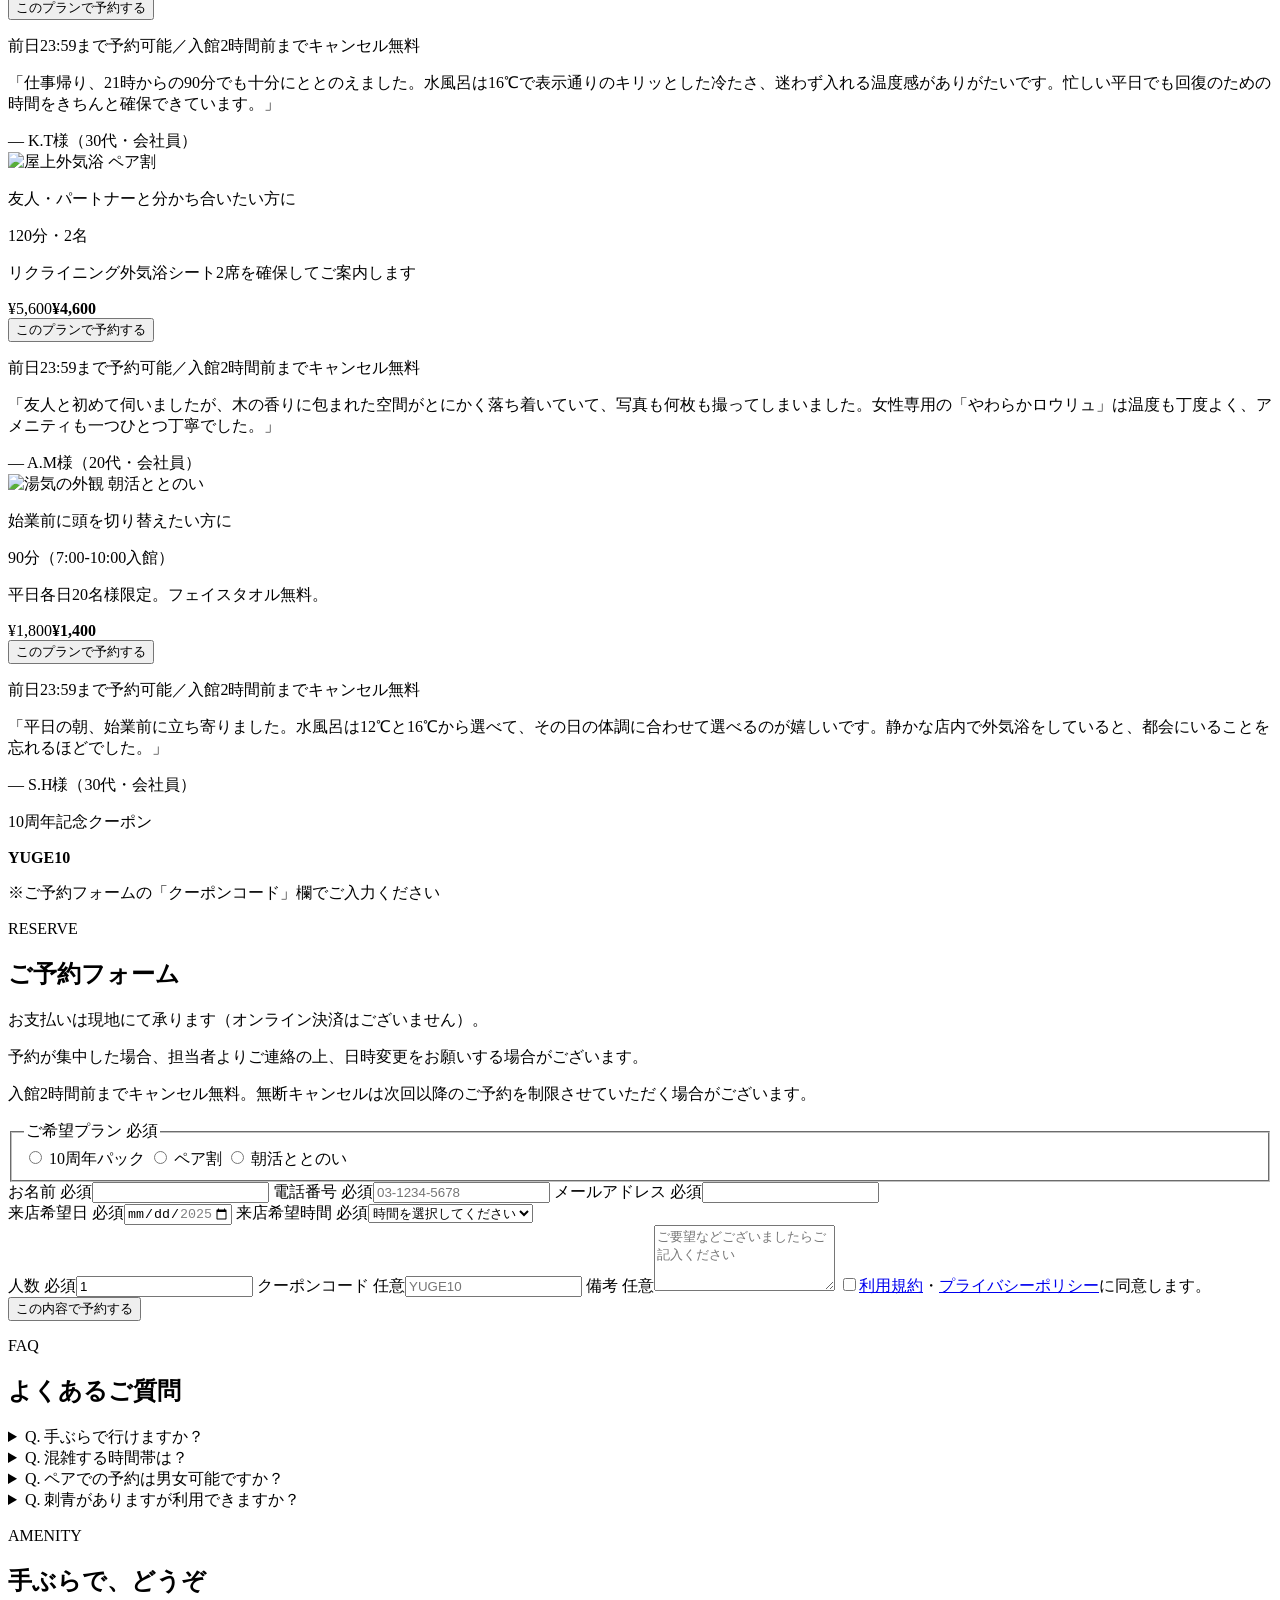
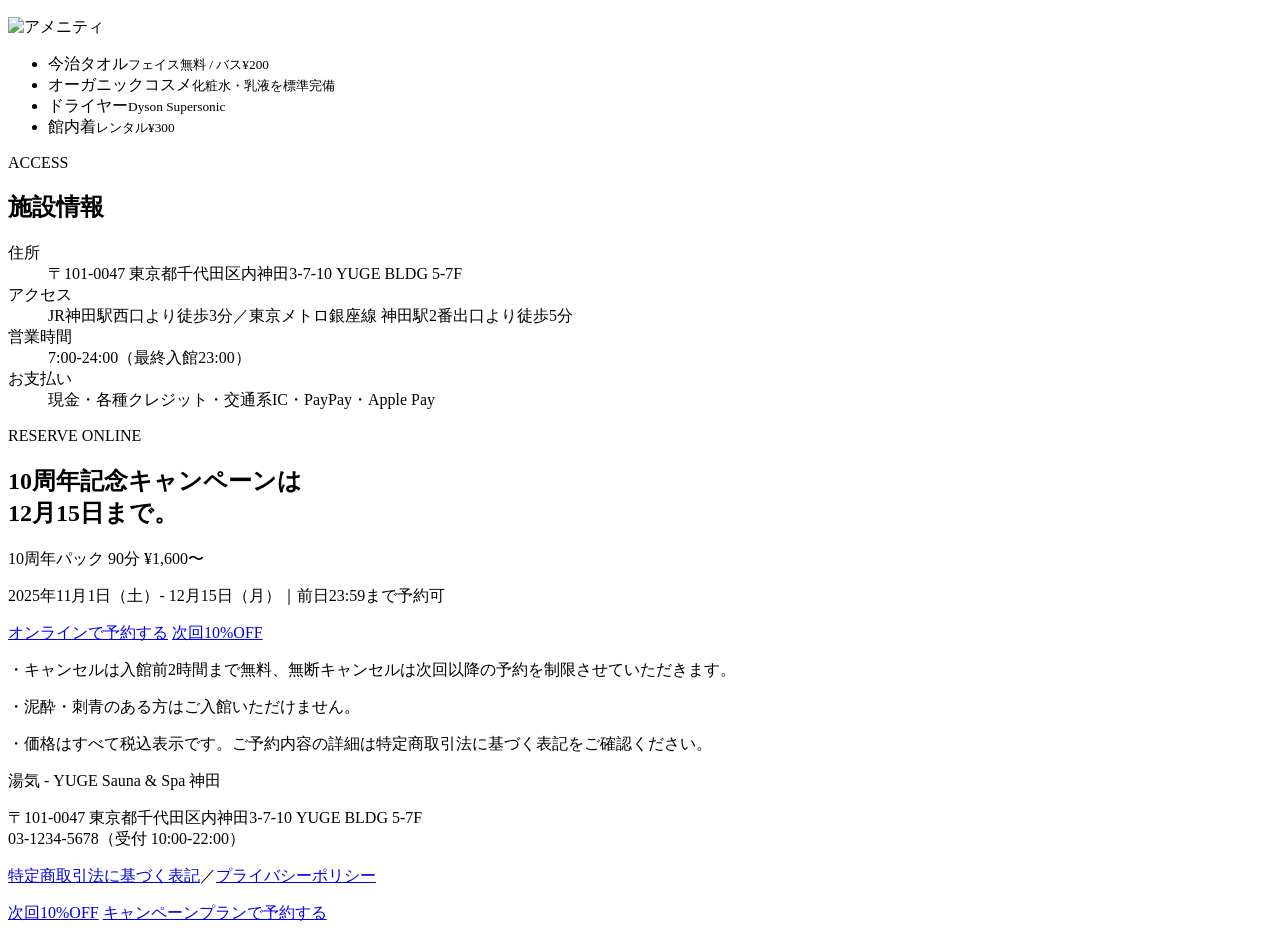
==== commit 5464f37c: "絶対パスに修正" ====
--- a/index.html
+++ b/index.html
@@ -7,7 +7,7 @@
 <title>湯気 - YUGE Sauna &amp; Spa 神田 | 10周年記念キャンペーン</title>
     <link rel="canonical" href="https://yuge-sauna.jp/10th/">
 <meta content="神田駅徒歩3分の「湯気 - YUGE Sauna &amp; Spa 神田」。1℃単位でととのえた水風呂と静かな余白を楽しめるサウナ。10周年記念の特別プランをオンライン予約限定でご用意しています。" name="description"/>
-<link href="favicon.ico" rel="icon"/>
+<link href="/my-lp/favicon.ico" rel="icon"/>
 <!-- OGP -->
 <meta content="湯気 - YUGE Sauna &amp; Spa 神田 | 10周年記念キャンペーン" property="og:title"/>
 <meta content="神田駅徒歩3分の「湯気 - YUGE Sauna &amp; Spa 神田」。1℃単位でととのえた水風呂と静かな余白を楽しめるサウナ。10周年記念の特別プランをオンライン予約限定でご用意しています。" property="og:description"/>
@@ -17,17 +17,17 @@
 <link href="https://fonts.googleapis.com" rel="preconnect"/>
 <link crossorigin="" href="https://fonts.gstatic.com" rel="preconnect"/>
 <link href="https://fonts.googleapis.com/css2?family=Shippori+Mincho:wght@500;700&amp;family=Zen+Kaku+Gothic+New:wght@400;500;700&amp;display=swap" rel="stylesheet"/>
-<link href="css/tokens.css" rel="stylesheet"/>
-<link href="css/base.css" rel="stylesheet"/>
-<link href="css/sections.css" rel="stylesheet"/>
-<link href="css/form.css" rel="stylesheet"/>
-<link href="css/desktop.css" rel="stylesheet"/>
+<link href="/my-lp/css/tokens.css" rel="stylesheet"/>
+<link href="/my-lp/css/base.css" rel="stylesheet"/>
+<link href="/my-lp/css/sections.css" rel="stylesheet"/>
+<link href="/my-lp/css/form.css" rel="stylesheet"/>
+<link href="/my-lp/css/desktop.css" rel="stylesheet"/>
 <!-- GTM insert -->
 </head>
 <body>
 <main class="site-shell">
 <section aria-label="湯気 10周年記念キャンペーン" class="hero">
-<img alt="湯気 - YUGE Sauna &amp; Spa 神田 外観" src="images/hero/exterior.jpg"/>
+<img alt="湯気 - YUGE Sauna &amp; Spa 神田 外観" src="/my-lp/images/hero/exterior.jpg"/>
 <div class="hero-badge"><span>OPEN</span><strong>10th<br/>ANNIVERSARY</strong></div>
 <div class="hero-copy">
 <p class="eyebrow">神田・都心の小さな隠れ家</p>
@@ -49,13 +49,13 @@
 </section><section class="section temperature-section">
 <div class="section-head"><p class="kicker">TEMPERATURE</p><h2 class="mincho">1℃単位のこだわり</h2></div>
 <div class="spec-grid">
-<article class="spec-mini"><img alt="メイン乾式サウナ" src="images/gallery/sauna-main.jpg"/><strong class="spec-temp mincho">90-94℃</strong><h3>メイン乾式<br/>ロウリュ対応・白樺アロマ</h3><p>毎時00分・30分、白樺と柚子とヒノキが日替わりで香ります。</p></article>
-<article class="spec-mini"><img alt="水風呂2槽" src="images/gallery/mizuburo.jpg"/><strong class="spec-temp mincho">12/16℃</strong><h3>水風呂2槽<br/>製氷機とチラーで安定</h3><p>バイブラ循環と製氷機・チラーで水温を日次管理。週末限定9℃も。</p></article>
-<article class="spec-mini"><img alt="屋上外気浴" src="images/gallery/gaikiyoku.jpg"/><strong class="spec-temp mincho">8席</strong><h3>屋上外気浴<br/>膝掛けとリクライニング</h3><p>リクライニング6席とインフィニティ2席。都心の空を眺めながら。</p></article>
+<article class="spec-mini"><img alt="メイン乾式サウナ" src="/my-lp/images/gallery/sauna-main.jpg"/><strong class="spec-temp mincho">90-94℃</strong><h3>メイン乾式<br/>ロウリュ対応・白樺アロマ</h3><p>毎時00分・30分、白樺と柚子とヒノキが日替わりで香ります。</p></article>
+<article class="spec-mini"><img alt="水風呂2槽" src="/my-lp/images/gallery/mizuburo.jpg"/><strong class="spec-temp mincho">12/16℃</strong><h3>水風呂2槽<br/>製氷機とチラーで安定</h3><p>バイブラ循環と製氷機・チラーで水温を日次管理。週末限定9℃も。</p></article>
+<article class="spec-mini"><img alt="屋上外気浴" src="/my-lp/images/gallery/gaikiyoku.jpg"/><strong class="spec-temp mincho">8席</strong><h3>屋上外気浴<br/>膝掛けとリクライニング</h3><p>リクライニング6席とインフィニティ2席。都心の空を眺めながら。</p></article>
 </div>
 </section><section class="women-section">
 <div class="section-head"><p class="kicker">FOR HER</p><h2 class="mincho">女性専用「やわらかロウリュ」</h2></div>
-<img alt="女性専用やわらかロウリュ" src="images/gallery/sauna-women.jpg"/>
+<img alt="女性専用やわらかロウリュ" src="/my-lp/images/gallery/sauna-women.jpg"/>
 <p>80-84℃のやさしい室温に、毎時15分の短時間送風。友人とのおしゃべりも、一人の静けさも、どちらも受け止める設計にしました。更衣室・サウナ室は男女エリア別ですので、初めての方もご安心ください。</p>
 </section>
 <section class="section section-plans" id="plan-section">
@@ -65,7 +65,7 @@
 </div>
 <article class="price-card is-popular">
 <span class="popular-badge">人気No.1</span>
-<img alt="メインサウナ" class="price-thumb" src="images/gallery/sauna-main.jpg"/>
+<img alt="メインサウナ" class="price-thumb" src="/my-lp/images/gallery/sauna-main.jpg"/>
 <span class="price-tag">10周年パック</span>
 <p class="price-reason">一人の時間をゆっくり整えたい方に</p>
 <p class="price-duration">90分</p>
@@ -76,7 +76,7 @@
 <div class="price-proof"><p>「仕事帰り、21時からの90分でも十分にととのえました。水風呂は16℃で表示通りのキリッとした冷たさ、迷わず入れる温度感がありがたいです。忙しい平日でも回復のための時間をきちんと確保できています。」</p><span>— K.T様（30代・会社員）</span></div>
 </article>
 <article class="price-card">
-<img alt="屋上外気浴" class="price-thumb" src="images/gallery/gaikiyoku.jpg"/>
+<img alt="屋上外気浴" class="price-thumb" src="/my-lp/images/gallery/gaikiyoku.jpg"/>
 <span class="price-tag">ペア割</span>
 <p class="price-reason">友人・パートナーと分かち合いたい方に</p>
 <p class="price-duration">120分・2名</p>
@@ -87,7 +87,7 @@
 <div class="price-proof"><p>「友人と初めて伺いましたが、木の香りに包まれた空間がとにかく落ち着いていて、写真も何枚も撮ってしまいました。女性専用の「やわらかロウリュ」は温度も丁度よく、アメニティも一つひとつ丁寧でした。」</p><span>— A.M様（20代・会社員）</span></div>
 </article>
 <article class="price-card">
-<img alt="湯気の外観" class="price-thumb" src="images/hero/exterior.jpg"/>
+<img alt="湯気の外観" class="price-thumb" src="/my-lp/images/hero/exterior.jpg"/>
 <span class="price-tag">朝活ととのい</span>
 <p class="price-reason">始業前に頭を切り替えたい方に</p>
 <p class="price-duration">90分（7:00-10:00入館）</p>
@@ -133,7 +133,7 @@
 <label class="field">人数 <span class="required">必須</span><input aria-describedby="people-error" min="1" name="people" required="" type="number" value="1"/><span class="field-error" data-error-for="people" hidden="" id="people-error"></span></label>
 <label class="field">クーポンコード <span class="optional">任意</span><input name="coupon" placeholder="YUGE10" type="text" value=""/></label>
 <label class="field">備考 <span class="optional">任意</span><textarea name="note" placeholder="ご要望などございましたらご記入ください" rows="4"></textarea></label>
-<label class="agree"><input aria-describedby="agreement-error" name="agreement" required="" type="checkbox"/><span><a href="legal/terms.html">利用規約</a>・<a href="legal/privacy.html">プライバシーポリシー</a>に同意します。</span></label>
+<label class="agree"><input aria-describedby="agreement-error" name="agreement" required="" type="checkbox"/><span><a href="/my-lp/legal/terms.html">利用規約</a>・<a href="legal/privacy.html">プライバシーポリシー</a>に同意します。</span></label>
 <p class="field-error agreement-error" data-error-for="agreement" hidden="" id="agreement-error"></p>
 <p class="form-message error" hidden="" id="form-error" role="alert"></p>
 <button class="form-submit" type="submit">この内容で予約する</button>
@@ -158,7 +158,7 @@
 
 <section class="section amenity-section">
 <div class="section-head"><p class="kicker">AMENITY</p><h2 class="mincho">手ぶらで、どうぞ</h2></div>
-<img alt="アメニティ" src="images/amenity/amenities.jpg"/>
+<img alt="アメニティ" src="/my-lp/images/amenity/amenities.jpg"/>
 <ul class="amenity-list">
 <li><span>今治タオル</span><small>フェイス無料 / バス¥200</small></li>
 <li><span>オーガニックコスメ</span><small>化粧水・乳液を標準完備</small></li>
@@ -187,14 +187,14 @@
 <footer id="footer">
 <p class="footer-name mincho">湯気 - YUGE Sauna &amp; Spa 神田</p>
 <p>〒101-0047 東京都千代田区内神田3-7-10 YUGE BLDG 5-7F<br/>03-1234-5678（受付 10:00-22:00）</p>
-<p class="footer-legal"><a href="legal/tokushoho.html">特定商取引法に基づく表記</a><span>／</span><a href="legal/privacy.html">プライバシーポリシー</a></p>
+<p class="footer-legal"><a href="/my-lp/legal/tokushoho.html">特定商取引法に基づく表記</a><span>／</span><a href="/my-lp/legal/privacy.html">プライバシーポリシー</a></p>
 </footer>
 </main>
 <div aria-label="固定予約導線" class="sticky-cta">
 <a class="sticky-secondary" href="#footer">次回10%OFF</a>
 <a class="sticky-primary" href="#plan-section">キャンペーンプランで予約する</a>
 </div>
-<script src="js/main.js"></script>
-<script src="js/reservation.js"></script>
+<script src="/my-lp/js/main.js"></script>
+<script src="/my-lp/js/reservation.js"></script>
 </body>
 </html>
